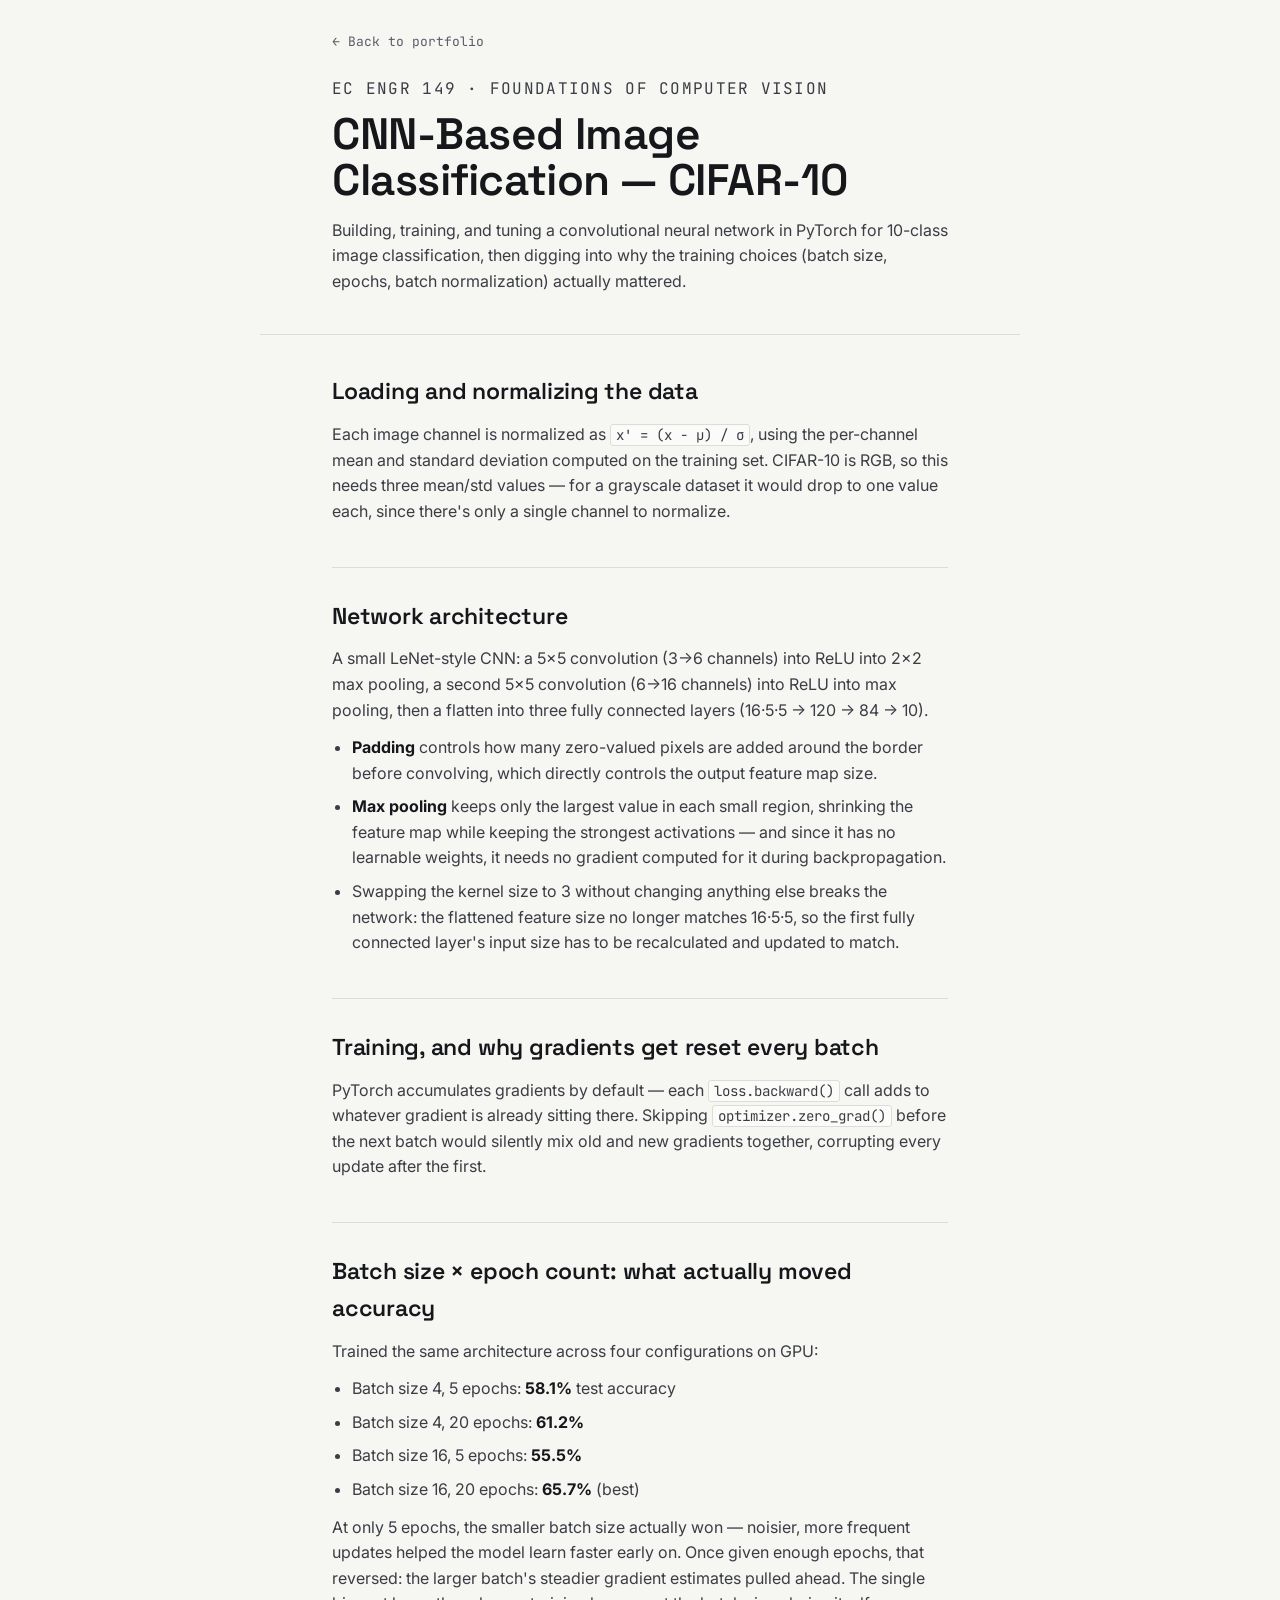
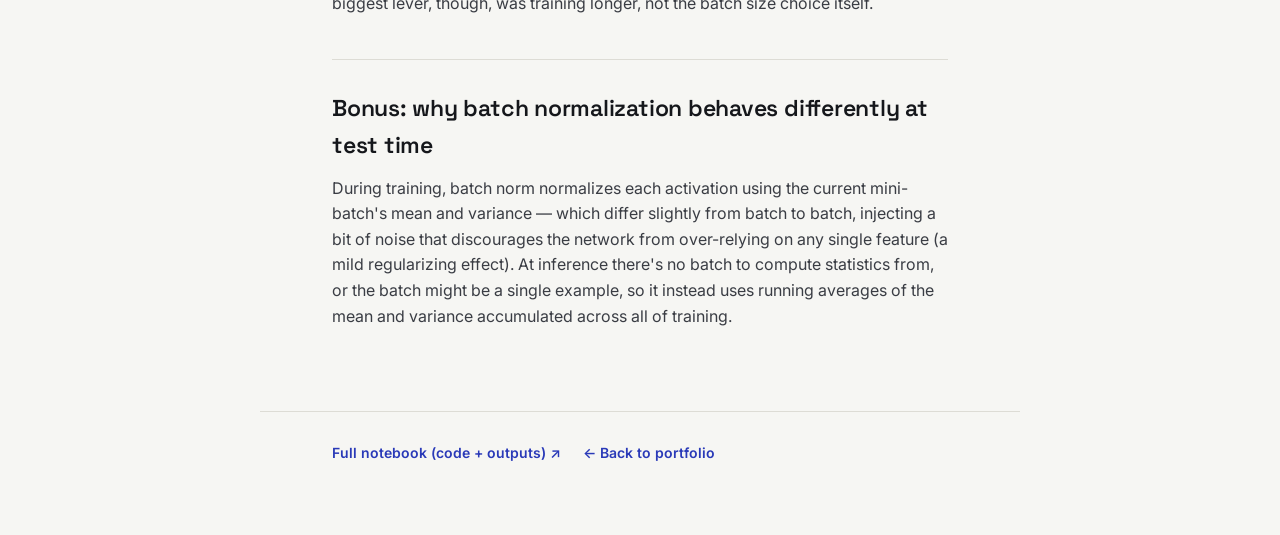
==== write-ups/cnn-image-classification.html @ e8dcf61a "add write-up pages" ====
<!DOCTYPE html>
<html lang="en">
<head>
<meta charset="UTF-8">
<meta name="viewport" content="width=device-width, initial-scale=1.0">
<title>CNN-Based Image Classification — CIFAR-10 — Tim Zhang</title>
<link rel="preconnect" href="https://fonts.googleapis.com">
<link rel="preconnect" href="https://fonts.gstatic.com" crossorigin>
<link href="https://fonts.googleapis.com/css2?family=Space+Grotesk:wght@400;500;600;700&family=Inter:wght@400;500;600&family=JetBrains+Mono:wght@400;500&display=swap" rel="stylesheet">
<link rel="stylesheet" href="../styles.css">
</head>
<body>

<nav class="writeup-nav">
  <a href="../index.html#projects">&larr; Back to portfolio</a>
</nav>

<header class="writeup-header">
  <p class="eyebrow mono">EC ENGR 149 · Foundations of Computer Vision</p>
  <h1>CNN-Based Image Classification — CIFAR-10</h1>
  <p>Building, training, and tuning a convolutional neural network in PyTorch for 10-class image classification, then digging into why the training choices (batch size, epochs, batch normalization) actually mattered.</p>
</header>

<main class="writeup-body">
  <section class="writeup-section">
    <h2>Loading and normalizing the data</h2>
    <p>Each image channel is normalized as <code>x' = (x - &mu;) / &sigma;</code>, using the per-channel mean and standard deviation computed on the training set. CIFAR-10 is RGB, so this needs three mean/std values &mdash; for a grayscale dataset it would drop to one value each, since there's only a single channel to normalize.</p>

  </section>
  <section class="writeup-section">
    <h2>Network architecture</h2>
    <p>A small LeNet-style CNN: a 5&times;5 convolution (3&rarr;6 channels) into ReLU into 2&times;2 max pooling, a second 5&times;5 convolution (6&rarr;16 channels) into ReLU into max pooling, then a flatten into three fully connected layers (16&middot;5&middot;5 &rarr; 120 &rarr; 84 &rarr; 10).</p>
    <ul>
      <li><strong>Padding</strong> controls how many zero-valued pixels are added around the border before convolving, which directly controls the output feature map size.</li>
      <li><strong>Max pooling</strong> keeps only the largest value in each small region, shrinking the feature map while keeping the strongest activations &mdash; and since it has no learnable weights, it needs no gradient computed for it during backpropagation.</li>
      <li>Swapping the kernel size to 3 without changing anything else breaks the network: the flattened feature size no longer matches 16&middot;5&middot;5, so the first fully connected layer's input size has to be recalculated and updated to match.</li>
    </ul>

  </section>
  <section class="writeup-section">
    <h2>Training, and why gradients get reset every batch</h2>
    <p>PyTorch accumulates gradients by default &mdash; each <code>loss.backward()</code> call adds to whatever gradient is already sitting there. Skipping <code>optimizer.zero_grad()</code> before the next batch would silently mix old and new gradients together, corrupting every update after the first.</p>

  </section>
  <section class="writeup-section">
    <h2>Batch size &times; epoch count: what actually moved accuracy</h2>
    <p>Trained the same architecture across four configurations on GPU:</p>
    <ul>
      <li>Batch size 4, 5 epochs: <strong>58.1%</strong> test accuracy</li>
      <li>Batch size 4, 20 epochs: <strong>61.2%</strong></li>
      <li>Batch size 16, 5 epochs: <strong>55.5%</strong></li>
      <li>Batch size 16, 20 epochs: <strong>65.7%</strong> (best)</li>
    </ul>
    <p>At only 5 epochs, the smaller batch size actually won &mdash; noisier, more frequent updates helped the model learn faster early on. Once given enough epochs, that reversed: the larger batch's steadier gradient estimates pulled ahead. The single biggest lever, though, was training longer, not the batch size choice itself.</p>

  </section>
  <section class="writeup-section">
    <h2>Bonus: why batch normalization behaves differently at test time</h2>
    <p>During training, batch norm normalizes each activation using the current mini-batch's mean and variance &mdash; which differ slightly from batch to batch, injecting a bit of noise that discourages the network from over-relying on any single feature (a mild regularizing effect). At inference there's no batch to compute statistics from, or the batch might be a single example, so it instead uses running averages of the mean and variance accumulated across all of training.</p>

  </section>

</main>

<div class="writeup-footer">
  <a href="https://github.com/nothing17777/portfolio/blob/main/notebooks/cnn-image-classification.ipynb" target="_blank" rel="noopener">Full notebook (code + outputs) &#8599;</a>
  <a href="../index.html#projects">&larr; Back to portfolio</a>
</div>

</body>
</html>
---- styles.css ----
/* ---------------------------------------------------------
   Tokens
--------------------------------------------------------- */
:root{
  --paper: #F6F6F3;
  --paper-raised: #FBFBF9;
  --ink: #15171B;
  --ink-soft: #3A3D44;
  --graphite: #5B5E66;
  --hairline: #DDDCD5;
  --accent: #3F55E8;
  --accent-ink: #2A3AB8;
  --accent-soft: #EAEBFB;

  --display: "Space Grotesk", "Inter", sans-serif;
  --body: "Inter", -apple-system, BlinkMacSystemFont, sans-serif;
  --mono: "JetBrains Mono", ui-monospace, monospace;

  --measure: 760px;
  --edge: clamp(24px, 6vw, 72px);
}

*, *::before, *::after{ box-sizing: border-box; }

html{ scroll-behavior: smooth; }
@media (prefers-reduced-motion: reduce){
  html{ scroll-behavior: auto; }
  *, *::before, *::after{ animation-duration: 0.01ms !important; animation-iteration-count: 1 !important; transition-duration: 0.01ms !important; }
}

body{
  margin: 0;
  background: var(--paper);
  color: var(--ink);
  font-family: var(--body);
  font-size: 16px;
  line-height: 1.6;
  -webkit-font-smoothing: antialiased;
}

a{
  color: var(--accent-ink);
  text-decoration-thickness: 1px;
  text-underline-offset: 3px;
}
a:hover{ color: var(--accent); }
a:focus-visible, button:focus-visible{
  outline: 2px solid var(--accent);
  outline-offset: 3px;
  border-radius: 2px;
}

h1, h2, h3, h4{
  font-family: var(--display);
  font-weight: 600;
  letter-spacing: -0.01em;
  margin: 0;
  color: var(--ink);
}

.mono{ font-family: var(--mono); }

.eyebrow{
  font-family: var(--mono);
  font-size: 12.5px;
  letter-spacing: 0.08em;
  text-transform: uppercase;
  color: var(--graphite);
}

/* subtle paper texture so the flat color doesn't feel like a template fill */
.grain{
  position: fixed;
  inset: 0;
  pointer-events: none;
  z-index: 999;
  opacity: 0.035;
  mix-blend-mode: multiply;
  background-image: url("data:image/svg+xml,%3Csvg xmlns='http://www.w3.org/2000/svg' width='120' height='120'%3E%3Cfilter id='n'%3E%3CfeTurbulence type='fractalNoise' baseFrequency='0.9' numOctaves='2' stitchTiles='stitch'/%3E%3C/filter%3E%3Crect width='100%25' height='100%25' filter='url(%23n)'/%3E%3C/svg%3E");
}

/* ---------------------------------------------------------
   Hero
--------------------------------------------------------- */
.hero{
  position: relative;
  overflow: hidden;
  border-bottom: 1px solid var(--hairline);
  min-height: 92vh;
  display: flex;
  flex-direction: column;
}

#field{
  position: absolute;
  inset: 0;
  width: 100%;
  height: 100%;
  z-index: 0;
}

.topnav{
  position: relative;
  z-index: 2;
  display: flex;
  justify-content: space-between;
  align-items: center;
  padding: 28px var(--edge) 0;
}

.wordmark{
  font-family: var(--display);
  font-weight: 700;
  font-size: 15px;
  letter-spacing: 0.04em;
  border: 1px solid var(--ink);
  border-radius: 3px;
  width: 30px;
  height: 30px;
  display: inline-flex;
  align-items: center;
  justify-content: center;
}

.navlinks{ display: flex; gap: clamp(14px, 3vw, 28px); }
.navlinks a{
  color: var(--ink-soft);
  font-size: 14px;
  font-weight: 500;
  text-decoration: none;
}
.navlinks a:hover{ color: var(--accent); }

.hero-content{
  position: relative;
  z-index: 2;
  margin-top: auto;
  padding: 0 var(--edge) clamp(56px, 9vh, 108px);
  max-width: 880px;
}

.hero-content .eyebrow{ margin-bottom: 14px; }

.hero-content h1{
  font-size: clamp(48px, 9vw, 92px);
  line-height: 0.98;
  margin-bottom: 18px;
}

.hero-role{
  font-family: var(--display);
  font-weight: 500;
  font-size: clamp(19px, 2.6vw, 26px);
  color: var(--ink-soft);
  margin: 0 0 14px;
  max-width: 34ch;
}

.hero-sub{
  color: var(--graphite);
  max-width: 52ch;
  margin: 0 0 34px;
  font-size: 15.5px;
}

.hero-actions{ display: flex; flex-wrap: wrap; gap: 12px; }

.btn{
  display: inline-flex;
  align-items: center;
  gap: 6px;
  font-family: var(--body);
  font-weight: 600;
  font-size: 14px;
  padding: 12px 20px;
  border-radius: 4px;
  text-decoration: none;
  border: 1px solid transparent;
  transition: background-color 140ms ease, color 140ms ease, border-color 140ms ease, transform 140ms ease;
}
.btn:active{ transform: translateY(1px); }

.btn-primary{
  background: var(--ink);
  color: var(--paper);
}
.btn-primary:hover{ background: var(--accent); color: #fff; }

.btn-ghost{
  background: transparent;
  color: var(--ink);
  border-color: var(--ink);
}
.btn-ghost:hover{ background: var(--ink); color: var(--paper); }

/* ---------------------------------------------------------
   Sections
--------------------------------------------------------- */
main{
  max-width: var(--measure);
  margin: 0 auto;
  padding: 0 var(--edge);
}

.section{
  padding: clamp(56px, 9vh, 96px) 0;
  border-bottom: 1px solid var(--hairline);
}
.section:last-of-type{ border-bottom: none; }

.section-head{
  display: flex;
  align-items: center;
  gap: 18px;
  margin-bottom: 30px;
}
.section-head .rule{
  flex: 1;
  height: 1px;
  background: var(--hairline);
}

.lede{
  font-size: 18px;
  color: var(--ink-soft);
  max-width: 64ch;
}
.lede.small{ font-size: 15px; color: var(--graphite); }

/* ---------------------------------------------------------
   Projects
--------------------------------------------------------- */
.project{
  padding: 34px 0;
  border-top: 1px solid var(--hairline);
}
.project:first-of-type{ border-top: none; padding-top: 0; }

.project-meta{
  display: flex;
  flex-wrap: wrap;
  gap: 8px;
  margin-bottom: 14px;
}

.tag{
  display: inline-block;
  font-size: 12px;
  padding: 5px 10px;
  border-radius: 100px;
  border: 1px solid var(--hairline);
  color: var(--graphite);
  background: var(--paper-raised);
}
.tag.mono{ font-family: var(--mono); }

.project h3{
  font-size: clamp(22px, 3vw, 27px);
  margin-bottom: 12px;
}

.project > p{
  color: var(--ink-soft);
  max-width: 66ch;
  margin: 0 0 16px;
}

.findings{
  margin: 0 0 18px;
  padding-left: 20px;
  max-width: 68ch;
}
.findings li{
  color: var(--ink-soft);
  margin-bottom: 10px;
}
.findings strong{ color: var(--ink); }

.project-links{ display: flex; gap: 18px; }
.project-links a{
  font-size: 14px;
  font-weight: 600;
  text-decoration: none;
}
.project-links a:hover{ text-decoration: underline; }

/* ---------------------------------------------------------
   Experience
--------------------------------------------------------- */
.xp-row{
  display: grid;
  grid-template-columns: 150px 1fr;
  gap: 20px;
  padding: 22px 0;
  border-top: 1px solid var(--hairline);
}
.xp-row:first-of-type{ border-top: none; padding-top: 0; }

.xp-when{ color: var(--graphite); font-size: 13px; padding-top: 3px; }

.xp-what h4{
  font-size: 17px;
  font-weight: 600;
  margin-bottom: 6px;
}
.xp-what p{
  margin: 0;
  color: var(--ink-soft);
  max-width: 60ch;
  font-size: 15px;
}

@media (max-width: 620px){
  .xp-row{ grid-template-columns: 1fr; gap: 6px; }
}

/* ---------------------------------------------------------
   Footer
--------------------------------------------------------- */
.footer{
  max-width: var(--measure);
  margin: 0 auto;
  padding: 32px var(--edge) 64px;
}
.footer-row{
  display: flex;
  justify-content: space-between;
  flex-wrap: wrap;
  gap: 10px;
  padding: 10px 0;
  font-size: 13px;
  color: var(--graphite);
}
.footer-row a{ color: var(--graphite); text-decoration: none; }
.footer-row a:hover{ color: var(--accent); }

/* ---------------------------------------------------------
   Responsive
--------------------------------------------------------- */
@media (max-width: 720px){
  .br-desktop{ display: none; }
  .navlinks{ gap: 14px; }
  .navlinks a{ font-size: 13px; }
  .hero{ min-height: 100vh; }
}

/* ---------------------------------------------------------
   Write-up pages
--------------------------------------------------------- */
.writeup-nav{
  max-width: var(--measure);
  margin: 0 auto;
  padding: 28px var(--edge) 0;
}
.writeup-nav a{
  font-family: var(--mono);
  font-size: 13px;
  text-decoration: none;
  color: var(--graphite);
}
.writeup-nav a:hover{ color: var(--accent); }

.writeup-header{
  max-width: var(--measure);
  margin: 0 auto;
  padding: 22px var(--edge) 40px;
  border-bottom: 1px solid var(--hairline);
}
.writeup-header .eyebrow{ margin-bottom: 10px; }
.writeup-header h1{
  font-size: clamp(30px, 5vw, 44px);
  line-height: 1.05;
  margin-bottom: 14px;
}
.writeup-header p{
  color: var(--ink-soft);
  max-width: 62ch;
  font-size: 16px;
  margin: 0;
}

.writeup-body{
  max-width: var(--measure);
  margin: 0 auto;
  padding: 8px var(--edge) 40px;
}

.writeup-section{
  padding: 30px 0;
  border-top: 1px solid var(--hairline);
}
.writeup-section:first-child{ border-top: none; }
.writeup-section h2{
  font-size: clamp(19px, 2.6vw, 23px);
  margin-bottom: 12px;
}
.writeup-section p{
  color: var(--ink-soft);
  max-width: 68ch;
  margin: 0 0 12px;
}
.writeup-section ul{
  padding-left: 20px;
  max-width: 68ch;
  margin: 0 0 12px;
}
.writeup-section li{
  color: var(--ink-soft);
  margin-bottom: 8px;
}
.writeup-section strong{ color: var(--ink); }
.writeup-section code{
  font-family: var(--mono);
  font-size: 0.88em;
  background: var(--paper-raised);
  border: 1px solid var(--hairline);
  padding: 1px 5px;
  border-radius: 3px;
}
.writeup-section pre{
  background: var(--paper-raised);
  border: 1px solid var(--hairline);
  border-radius: 6px;
  padding: 14px 16px;
  overflow-x: auto;
  margin: 0 0 14px;
}
.writeup-section pre code{
  border: none;
  background: none;
  padding: 0;
  font-size: 13px;
  line-height: 1.5;
}
.writeup-note{
  font-size: 14px;
  color: var(--graphite);
  border-left: 2px solid var(--accent);
  padding-left: 14px;
  margin: 0 0 12px;
}

.writeup-footer{
  max-width: var(--measure);
  margin: 0 auto;
  padding: 30px var(--edge) 70px;
  border-top: 1px solid var(--hairline);
  display: flex;
  gap: 22px;
  flex-wrap: wrap;
}
.writeup-footer a{
  font-weight: 600;
  font-size: 14px;
  text-decoration: none;
}
.writeup-footer a:hover{ text-decoration: underline; }
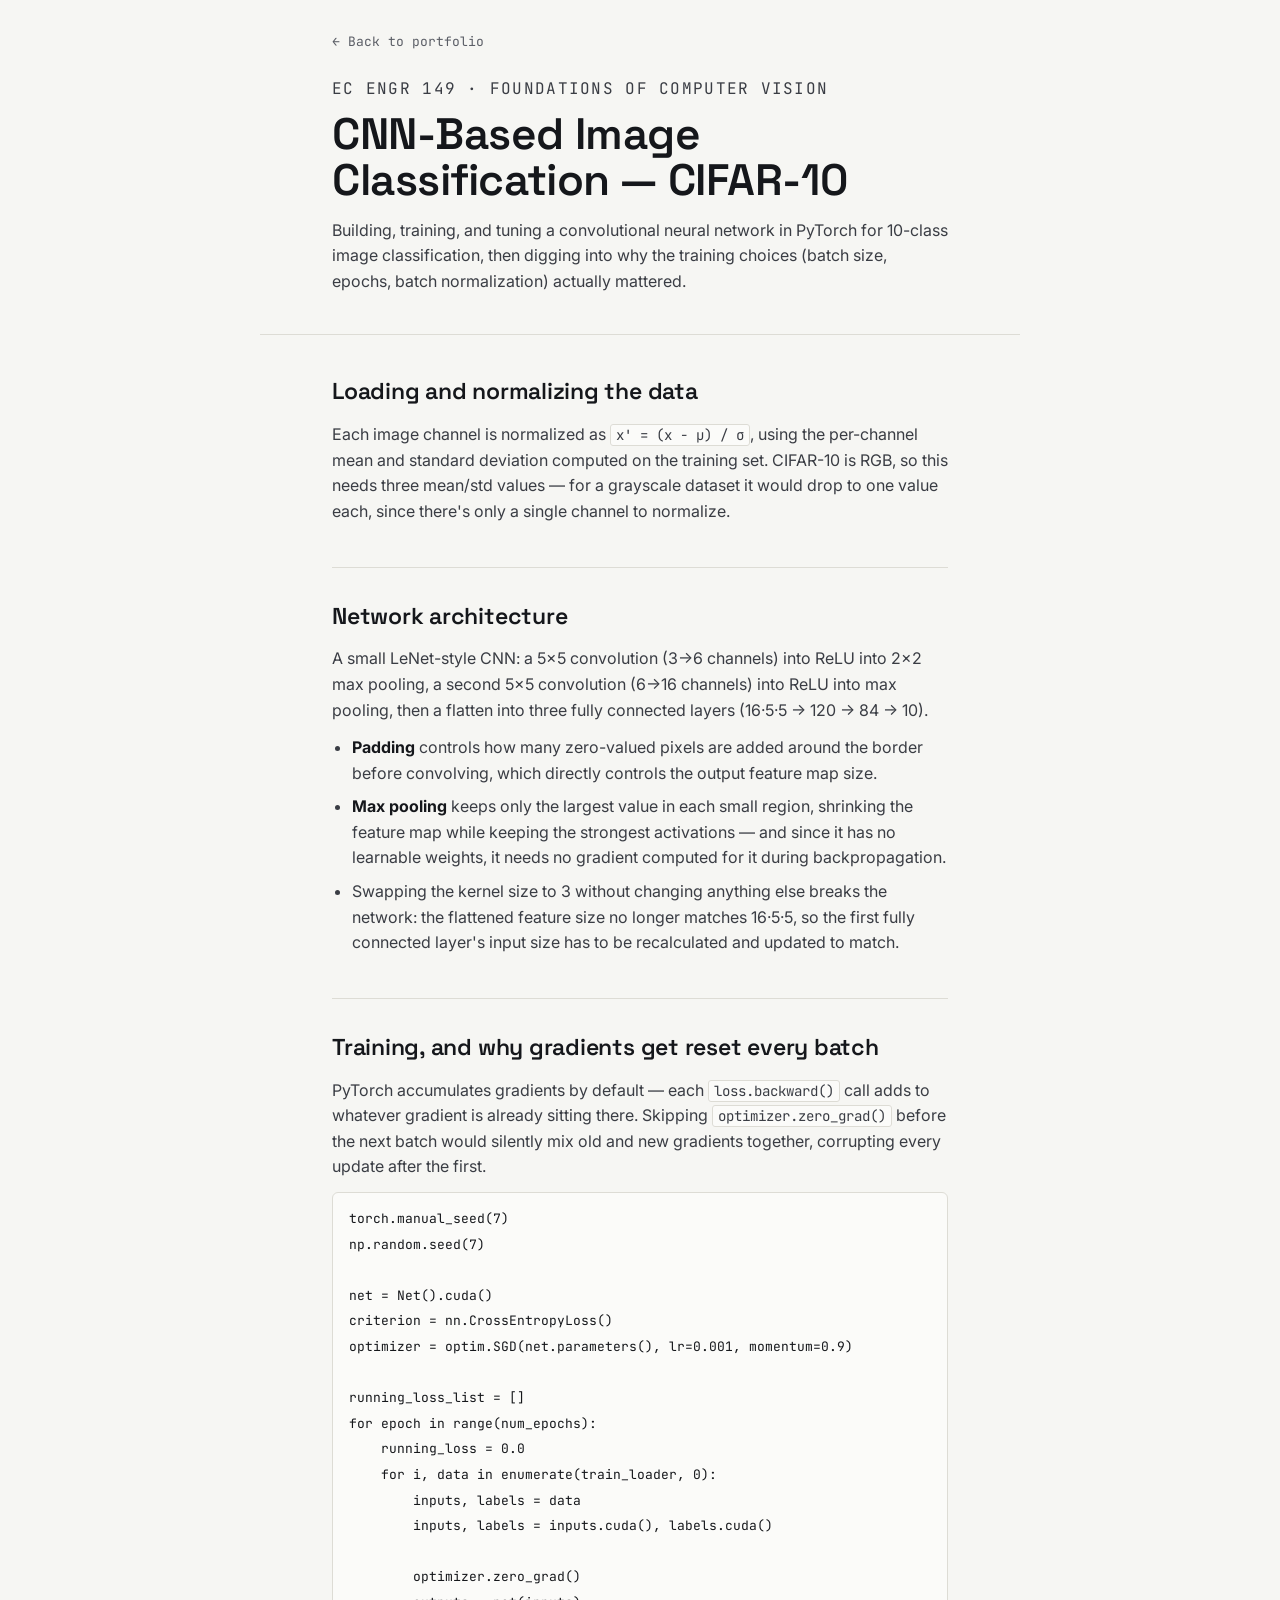
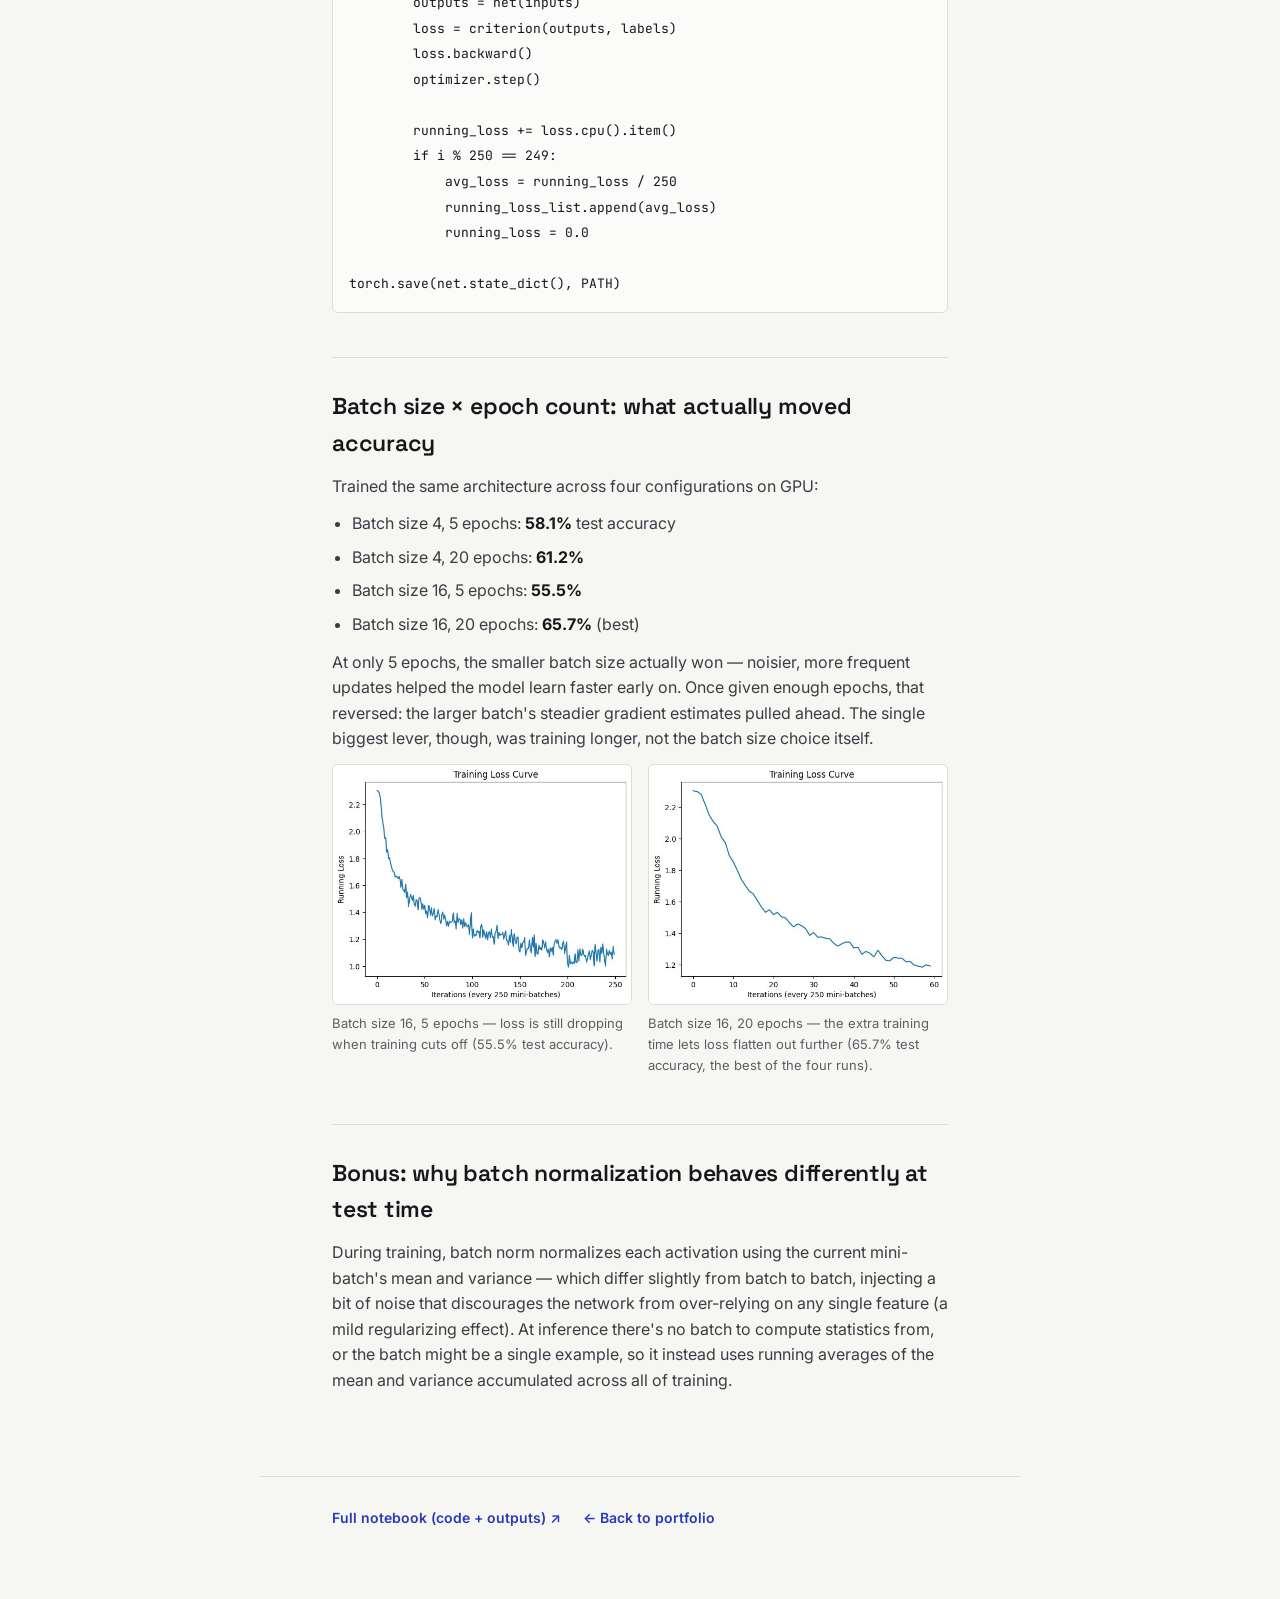
==== commit 1676f2bd: "Add images and code snippets from PSET1-4 and M146 final project to write-ups" ====
--- a/write-ups/cnn-image-classification.html
+++ b/write-ups/cnn-image-classification.html
@@ -40,6 +40,33 @@
   <section class="writeup-section">
     <h2>Training, and why gradients get reset every batch</h2>
     <p>PyTorch accumulates gradients by default &mdash; each <code>loss.backward()</code> call adds to whatever gradient is already sitting there. Skipping <code>optimizer.zero_grad()</code> before the next batch would silently mix old and new gradients together, corrupting every update after the first.</p>
+    <pre><code>torch.manual_seed(7)
+np.random.seed(7)
+
+net = Net().cuda()
+criterion = nn.CrossEntropyLoss()
+optimizer = optim.SGD(net.parameters(), lr=0.001, momentum=0.9)
+
+running_loss_list = []
+for epoch in range(num_epochs):
+    running_loss = 0.0
+    for i, data in enumerate(train_loader, 0):
+        inputs, labels = data
+        inputs, labels = inputs.cuda(), labels.cuda()
+
+        optimizer.zero_grad()
+        outputs = net(inputs)
+        loss = criterion(outputs, labels)
+        loss.backward()
+        optimizer.step()
+
+        running_loss += loss.cpu().item()
+        if i % 250 == 249:
+            avg_loss = running_loss / 250
+            running_loss_list.append(avg_loss)
+            running_loss = 0.0
+
+torch.save(net.state_dict(), PATH)</code></pre>
 
   </section>
   <section class="writeup-section">
@@ -52,7 +79,16 @@
       <li>Batch size 16, 20 epochs: <strong>65.7%</strong> (best)</li>
     </ul>
     <p>At only 5 epochs, the smaller batch size actually won &mdash; noisier, more frequent updates helped the model learn faster early on. Once given enough epochs, that reversed: the larger batch's steadier gradient estimates pulled ahead. The single biggest lever, though, was training longer, not the batch size choice itself.</p>
-
+    <div class="writeup-figrow">
+      <figure class="writeup-figure">
+        <img src="../assets/write-ups/cnn-loss-b16-e5.jpg" alt="Training loss curve for batch size 16, 5 epochs, still fairly high at the end">
+        <figcaption>Batch size 16, 5 epochs &mdash; loss is still dropping when training cuts off (55.5% test accuracy).</figcaption>
+      </figure>
+      <figure class="writeup-figure">
+        <img src="../assets/write-ups/cnn-loss-b16-e20.jpg" alt="Training loss curve for batch size 16, 20 epochs, flattening out near the end">
+        <figcaption>Batch size 16, 20 epochs &mdash; the extra training time lets loss flatten out further (65.7% test accuracy, the best of the four runs).</figcaption>
+      </figure>
+    </div>
   </section>
   <section class="writeup-section">
     <h2>Bonus: why batch normalization behaves differently at test time</h2>
--- a/styles.css
+++ b/styles.css
@@ -440,6 +440,34 @@
   margin: 0 0 12px;
 }
 
+.writeup-figure{
+  margin: 0 0 18px;
+}
+.writeup-figure img{
+  display: block;
+  width: 100%;
+  height: auto;
+  border: 1px solid var(--hairline);
+  border-radius: 6px;
+  background: var(--paper-raised);
+}
+.writeup-figure figcaption{
+  font-size: 13px;
+  color: var(--graphite);
+  margin-top: 8px;
+  max-width: 68ch;
+}
+.writeup-figrow{
+  display: grid;
+  grid-template-columns: 1fr 1fr;
+  gap: 16px;
+  margin: 0 0 18px;
+}
+.writeup-figrow .writeup-figure{ margin-bottom: 0; }
+@media (max-width: 620px){
+  .writeup-figrow{ grid-template-columns: 1fr; }
+}
+
 .writeup-footer{
   max-width: var(--measure);
   margin: 0 auto;
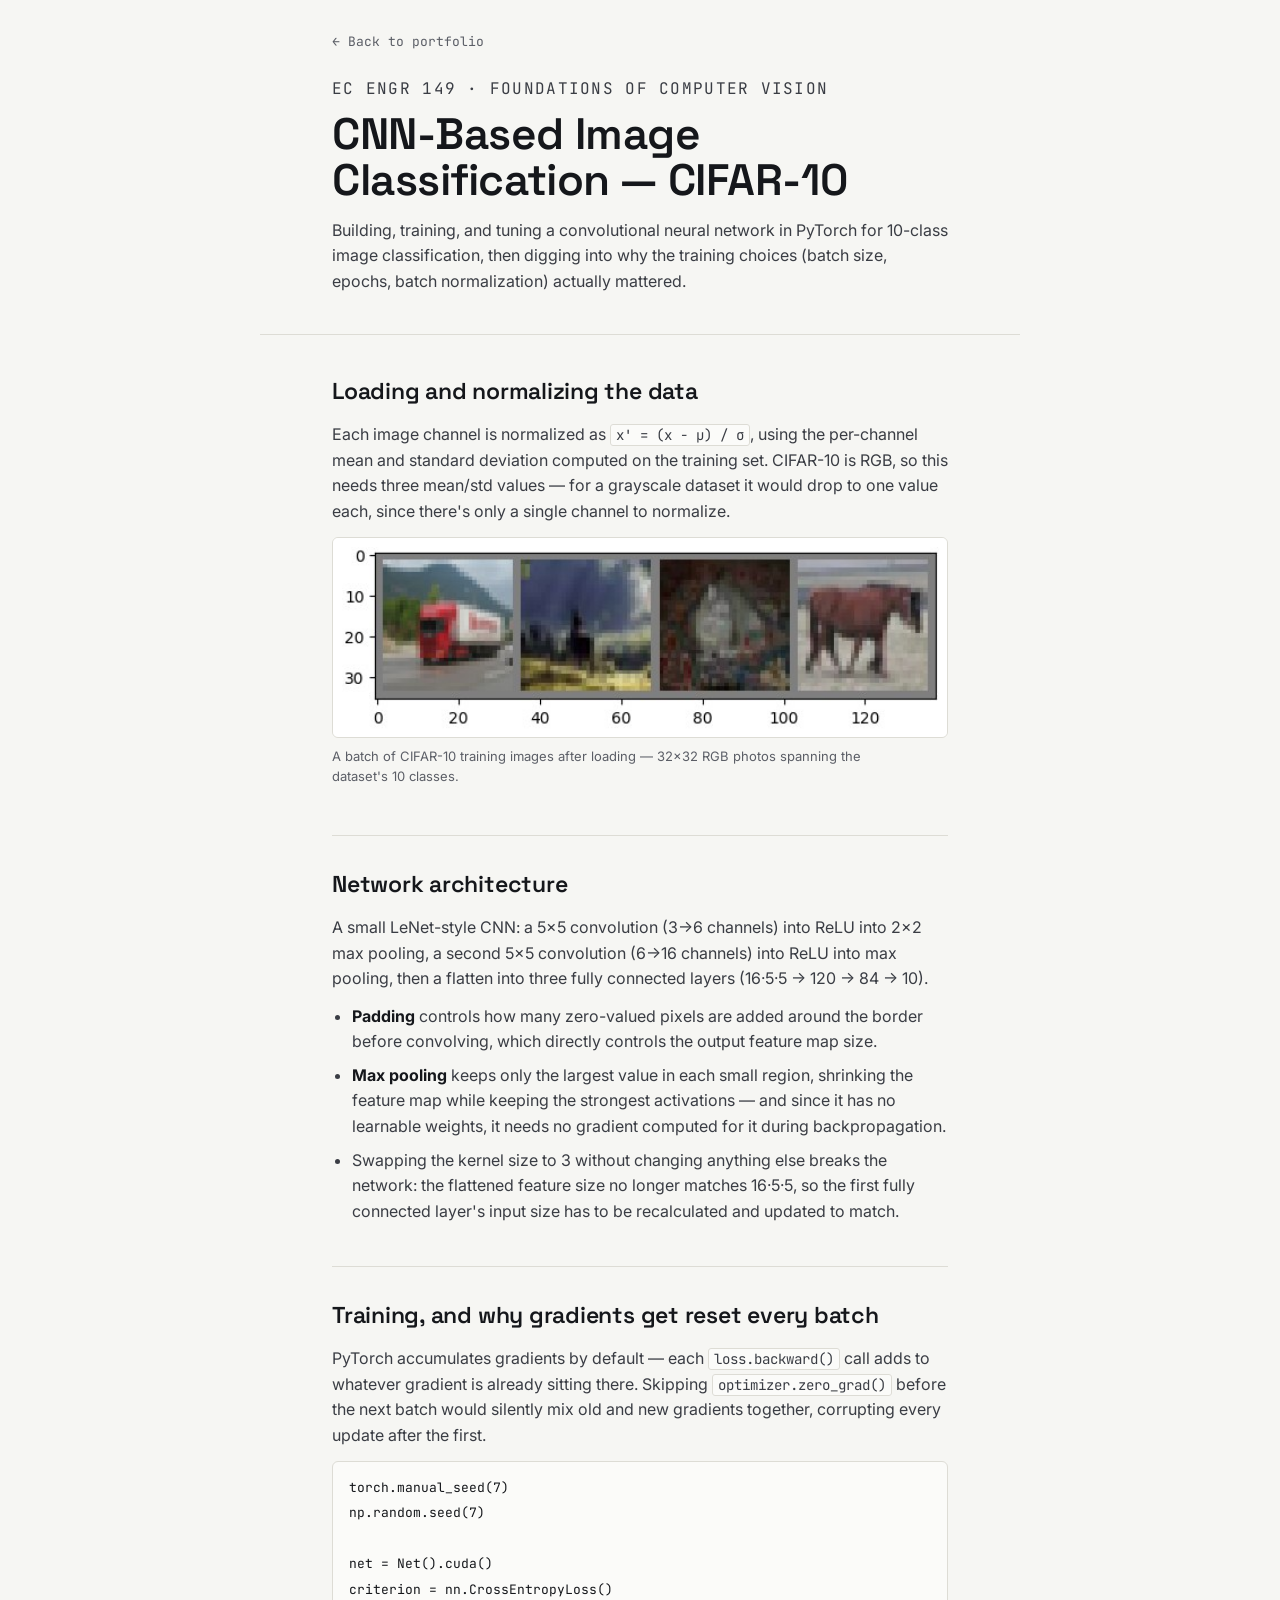
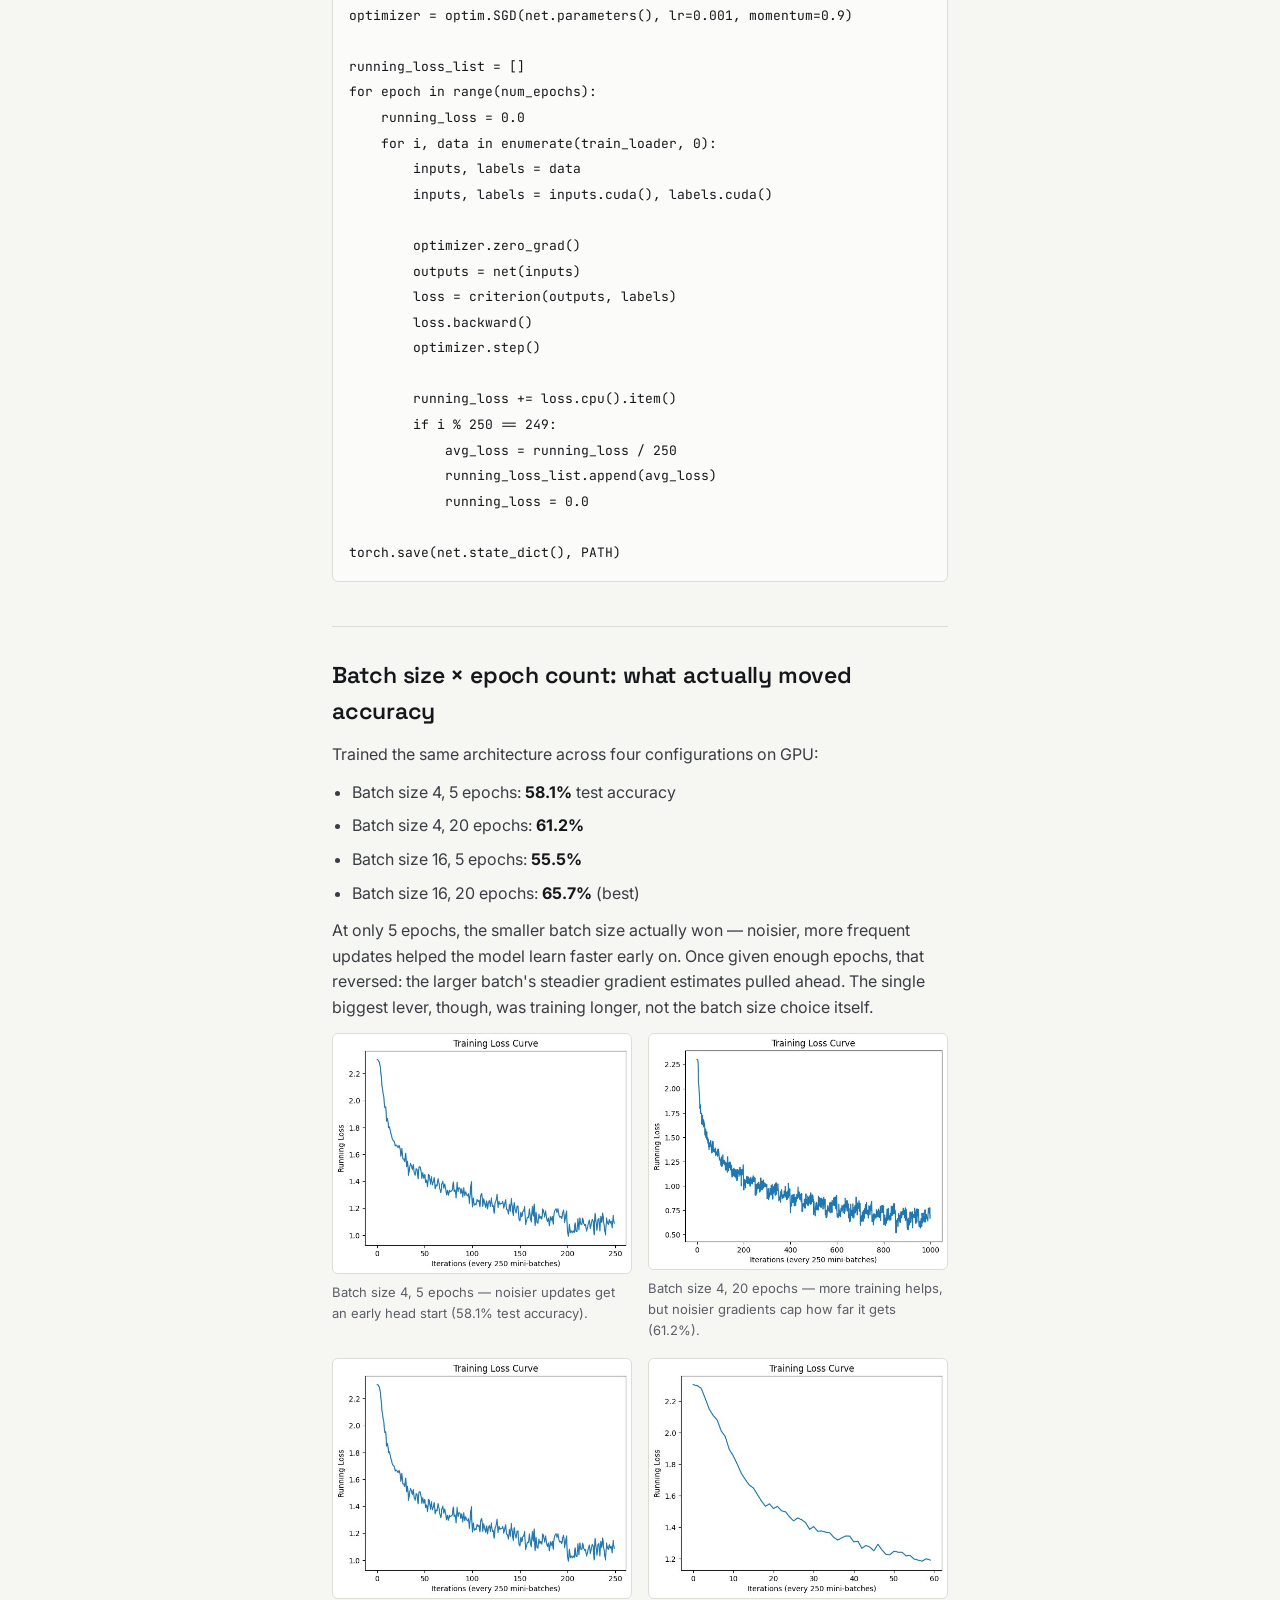
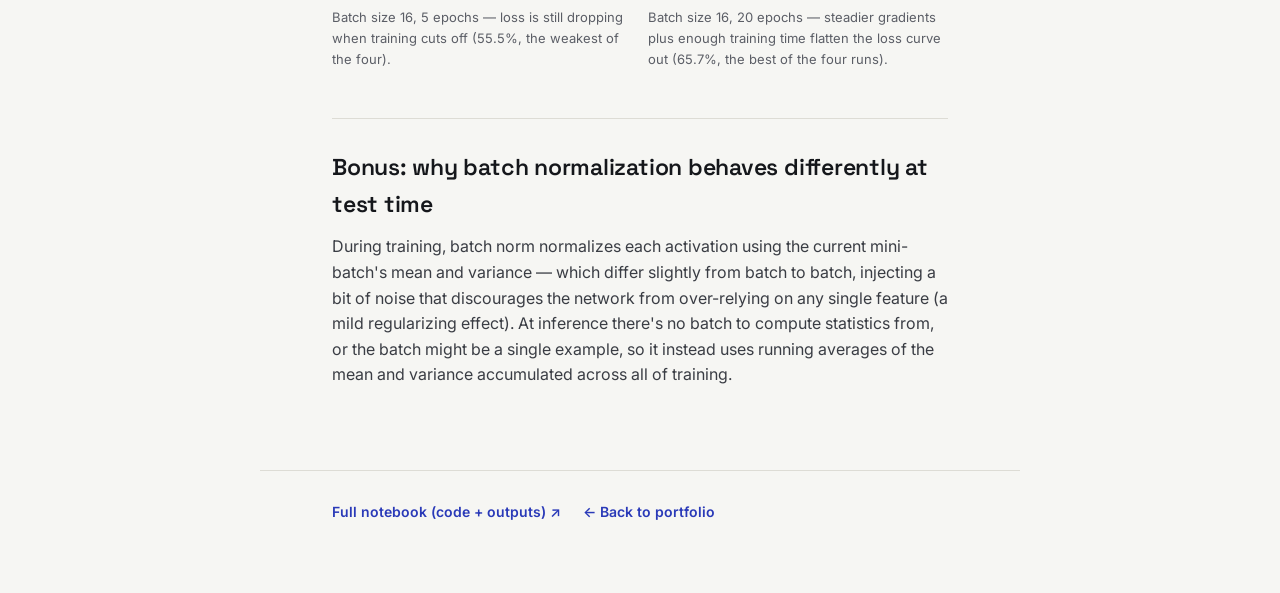
==== commit a11b52c5: "Add CIFAR-10 sample images and all four batch/epoch loss curves from notebook to CNN write-up" ====
--- a/write-ups/cnn-image-classification.html
+++ b/write-ups/cnn-image-classification.html
@@ -25,7 +25,10 @@
   <section class="writeup-section">
     <h2>Loading and normalizing the data</h2>
     <p>Each image channel is normalized as <code>x' = (x - &mu;) / &sigma;</code>, using the per-channel mean and standard deviation computed on the training set. CIFAR-10 is RGB, so this needs three mean/std values &mdash; for a grayscale dataset it would drop to one value each, since there's only a single channel to normalize.</p>
-
+    <figure class="writeup-figure">
+      <img src="../assets/write-ups/cnn-sample-images.jpg" alt="Four sample CIFAR-10 training images: a truck, a ship, a religious icon painting, and a horse">
+      <figcaption>A batch of CIFAR-10 training images after loading &mdash; 32&times;32 RGB photos spanning the dataset's 10 classes.</figcaption>
+    </figure>
   </section>
   <section class="writeup-section">
     <h2>Network architecture</h2>
@@ -81,12 +84,22 @@
     <p>At only 5 epochs, the smaller batch size actually won &mdash; noisier, more frequent updates helped the model learn faster early on. Once given enough epochs, that reversed: the larger batch's steadier gradient estimates pulled ahead. The single biggest lever, though, was training longer, not the batch size choice itself.</p>
     <div class="writeup-figrow">
       <figure class="writeup-figure">
+        <img src="../assets/write-ups/cnn-loss-b4-e5.jpg" alt="Training loss curve for batch size 4, 5 epochs">
+        <figcaption>Batch size 4, 5 epochs &mdash; noisier updates get an early head start (58.1% test accuracy).</figcaption>
+      </figure>
+      <figure class="writeup-figure">
+        <img src="../assets/write-ups/cnn-loss-b4-e20.jpg" alt="Training loss curve for batch size 4, 20 epochs">
+        <figcaption>Batch size 4, 20 epochs &mdash; more training helps, but noisier gradients cap how far it gets (61.2%).</figcaption>
+      </figure>
+    </div>
+    <div class="writeup-figrow">
+      <figure class="writeup-figure">
         <img src="../assets/write-ups/cnn-loss-b16-e5.jpg" alt="Training loss curve for batch size 16, 5 epochs, still fairly high at the end">
-        <figcaption>Batch size 16, 5 epochs &mdash; loss is still dropping when training cuts off (55.5% test accuracy).</figcaption>
+        <figcaption>Batch size 16, 5 epochs &mdash; loss is still dropping when training cuts off (55.5%, the weakest of the four).</figcaption>
       </figure>
       <figure class="writeup-figure">
         <img src="../assets/write-ups/cnn-loss-b16-e20.jpg" alt="Training loss curve for batch size 16, 20 epochs, flattening out near the end">
-        <figcaption>Batch size 16, 20 epochs &mdash; the extra training time lets loss flatten out further (65.7% test accuracy, the best of the four runs).</figcaption>
+        <figcaption>Batch size 16, 20 epochs &mdash; steadier gradients plus enough training time flatten the loss curve out (65.7%, the best of the four runs).</figcaption>
       </figure>
     </div>
   </section>
